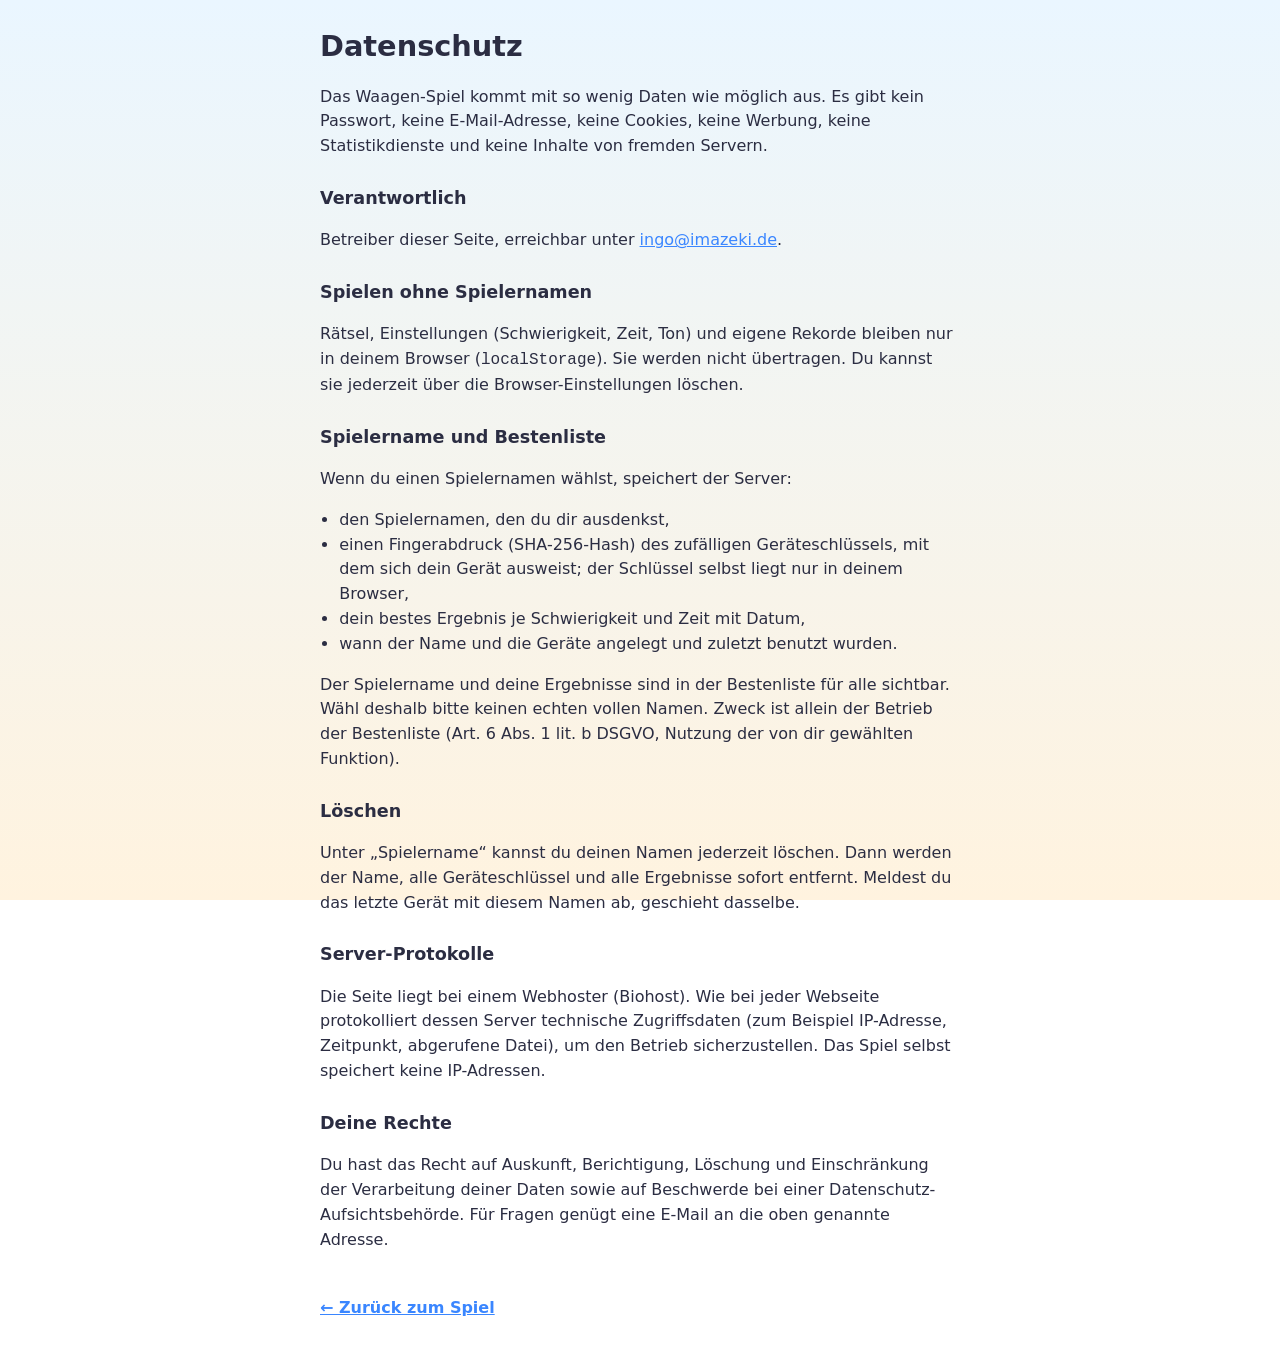
==== web/datenschutz.html @ 65c4c191 "Spielernamen ohne Passwort und Top-10-Bestenliste (Schritt 1) Spielername plus zufaelliger Geraetesc" ====
<!DOCTYPE html>
<html lang="de">
<head>
  <meta charset="utf-8">
  <meta name="viewport" content="width=device-width, initial-scale=1">
  <title>Datenschutz – Waagen-Spiel</title>
  <link rel="icon" href="icon.svg" type="image/svg+xml">
  <style>
    body { font: 16px/1.55 "Segoe UI", system-ui, -apple-system, Roboto, sans-serif; color: #2b2d42;
           background: linear-gradient(#eaf6ff, #fff3df) fixed; margin: 0; }
    main { max-width: 640px; margin: 0 auto; padding: 24px 18px 48px; }
    h1 { font-size: 1.8rem; margin: 0 0 12px; }
    h2 { font-size: 1.1rem; margin: 26px 0 6px; }
    ul { padding-left: 1.2em; }
    a { color: #3a86ff; }
    .back { display: inline-block; margin-top: 28px; font-weight: 700; }
  </style>
</head>
<body>
  <main>
    <h1>Datenschutz</h1>
    <p>Das Waagen-Spiel kommt mit so wenig Daten wie möglich aus. Es gibt kein
      Passwort, keine E-Mail-Adresse, keine Cookies, keine Werbung, keine
      Statistikdienste und keine Inhalte von fremden Servern.</p>

    <h2>Verantwortlich</h2>
    <p>Betreiber dieser Seite, erreichbar unter
      <a href="mailto:ingo@imazeki.de">ingo@imazeki.de</a>.</p>

    <h2>Spielen ohne Spielernamen</h2>
    <p>Rätsel, Einstellungen (Schwierigkeit, Zeit, Ton) und eigene Rekorde
      bleiben nur in deinem Browser (<code>localStorage</code>). Sie werden nicht
      übertragen. Du kannst sie jederzeit über die Browser-Einstellungen
      löschen.</p>

    <h2>Spielername und Bestenliste</h2>
    <p>Wenn du einen Spielernamen wählst, speichert der Server:</p>
    <ul>
      <li>den Spielernamen, den du dir ausdenkst,</li>
      <li>einen Fingerabdruck (SHA-256-Hash) des zufälligen Geräteschlüssels,
        mit dem sich dein Gerät ausweist; der Schlüssel selbst liegt nur in
        deinem Browser,</li>
      <li>dein bestes Ergebnis je Schwierigkeit und Zeit mit Datum,</li>
      <li>wann der Name und die Geräte angelegt und zuletzt benutzt wurden.</li>
    </ul>
    <p>Der Spielername und deine Ergebnisse sind in der Bestenliste für alle
      sichtbar. Wähl deshalb bitte keinen echten vollen Namen. Zweck ist allein
      der Betrieb der Bestenliste (Art. 6 Abs. 1 lit. b DSGVO, Nutzung der von
      dir gewählten Funktion).</p>

    <h2>Löschen</h2>
    <p>Unter „Spielername“ kannst du deinen Namen jederzeit löschen. Dann
      werden der Name, alle Geräteschlüssel und alle Ergebnisse sofort
      entfernt. Meldest du das letzte Gerät mit diesem Namen ab, geschieht
      dasselbe.</p>

    <h2>Server-Protokolle</h2>
    <p>Die Seite liegt bei einem Webhoster (Biohost). Wie bei jeder Webseite
      protokolliert dessen Server technische Zugriffsdaten (zum Beispiel
      IP-Adresse, Zeitpunkt, abgerufene Datei), um den Betrieb sicherzustellen.
      Das Spiel selbst speichert keine IP-Adressen.</p>

    <h2>Deine Rechte</h2>
    <p>Du hast das Recht auf Auskunft, Berichtigung, Löschung und
      Einschränkung der Verarbeitung deiner Daten sowie auf Beschwerde bei einer
      Datenschutz-Aufsichtsbehörde. Für Fragen genügt eine E-Mail an die oben
      genannte Adresse.</p>

    <a class="back" href="./">← Zurück zum Spiel</a>
  </main>
</body>
</html>
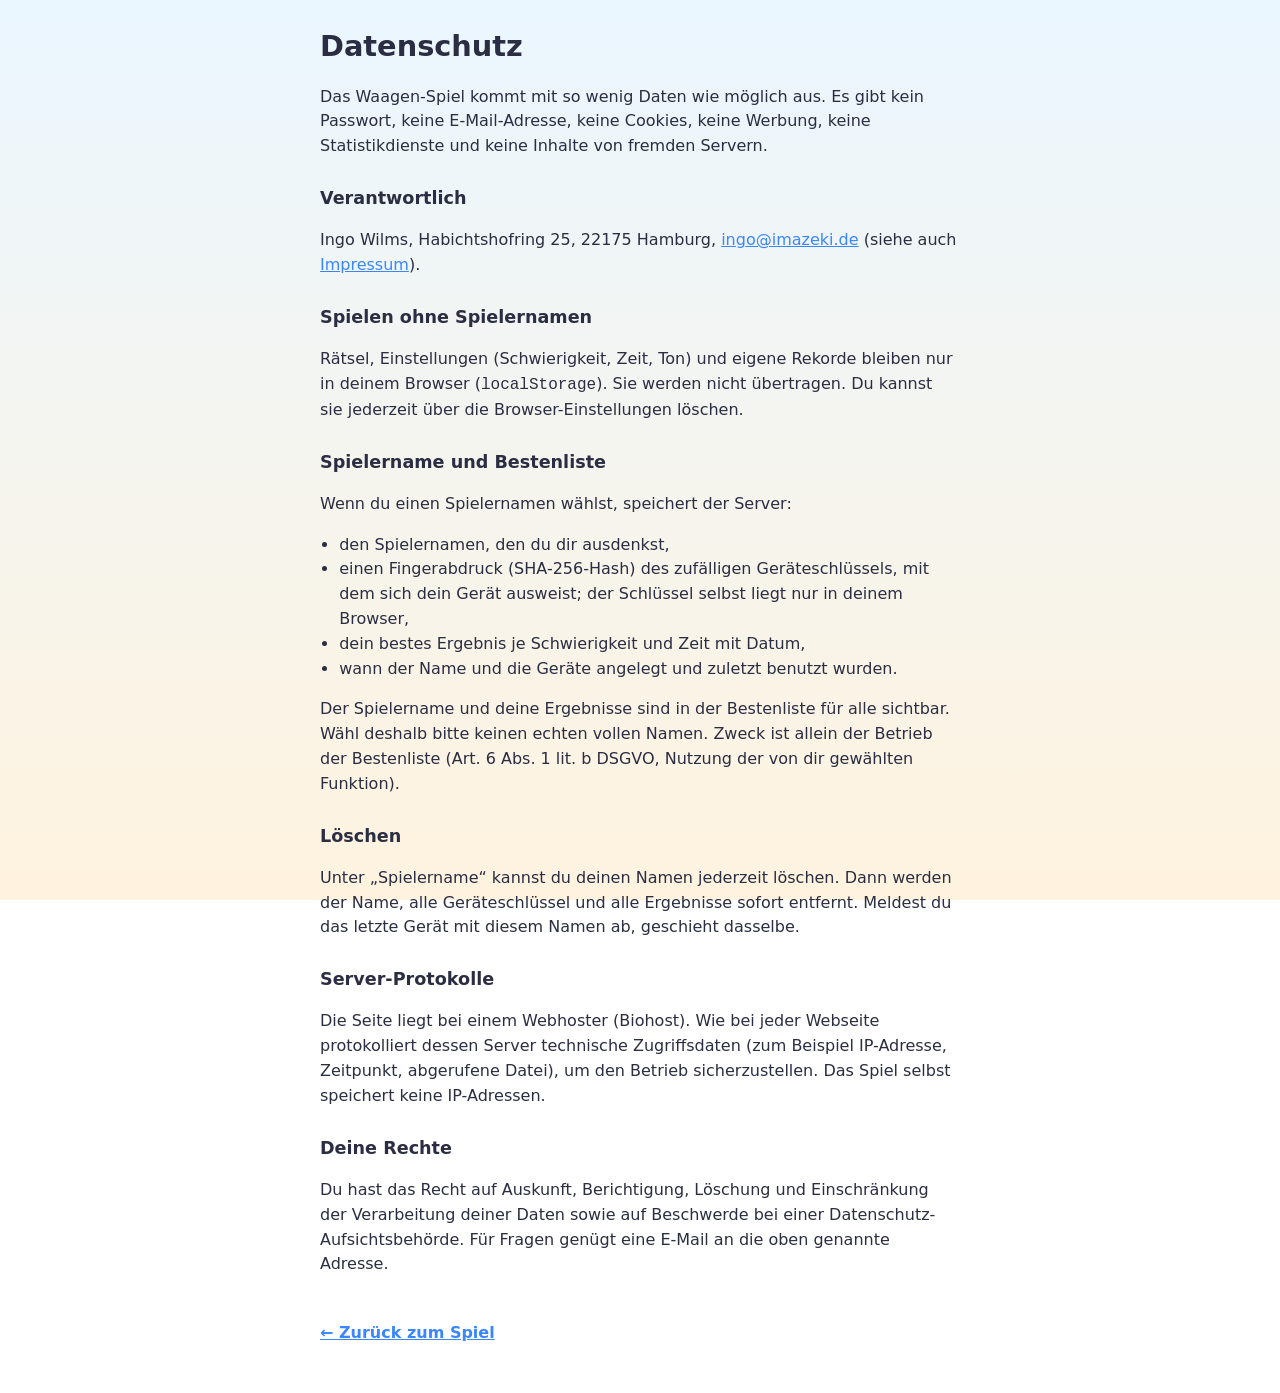
==== commit 6e5d8781: "Impressum und Verantwortlicher im Datenschutzhinweis Co-Authored-By: Claude Opus 5.5 <noreply@anthro" ====
--- a/web/datenschutz.html
+++ b/web/datenschutz.html
@@ -24,8 +24,9 @@
       Statistikdienste und keine Inhalte von fremden Servern.</p>
 
     <h2>Verantwortlich</h2>
-    <p>Betreiber dieser Seite, erreichbar unter
-      <a href="mailto:ingo@imazeki.de">ingo@imazeki.de</a>.</p>
+    <p>Ingo Wilms, Habichtshofring 25, 22175 Hamburg,
+      <a href="mailto:ingo@imazeki.de">ingo@imazeki.de</a>
+      (siehe auch <a href="impressum.html">Impressum</a>).</p>
 
     <h2>Spielen ohne Spielernamen</h2>
     <p>Rätsel, Einstellungen (Schwierigkeit, Zeit, Ton) und eigene Rekorde
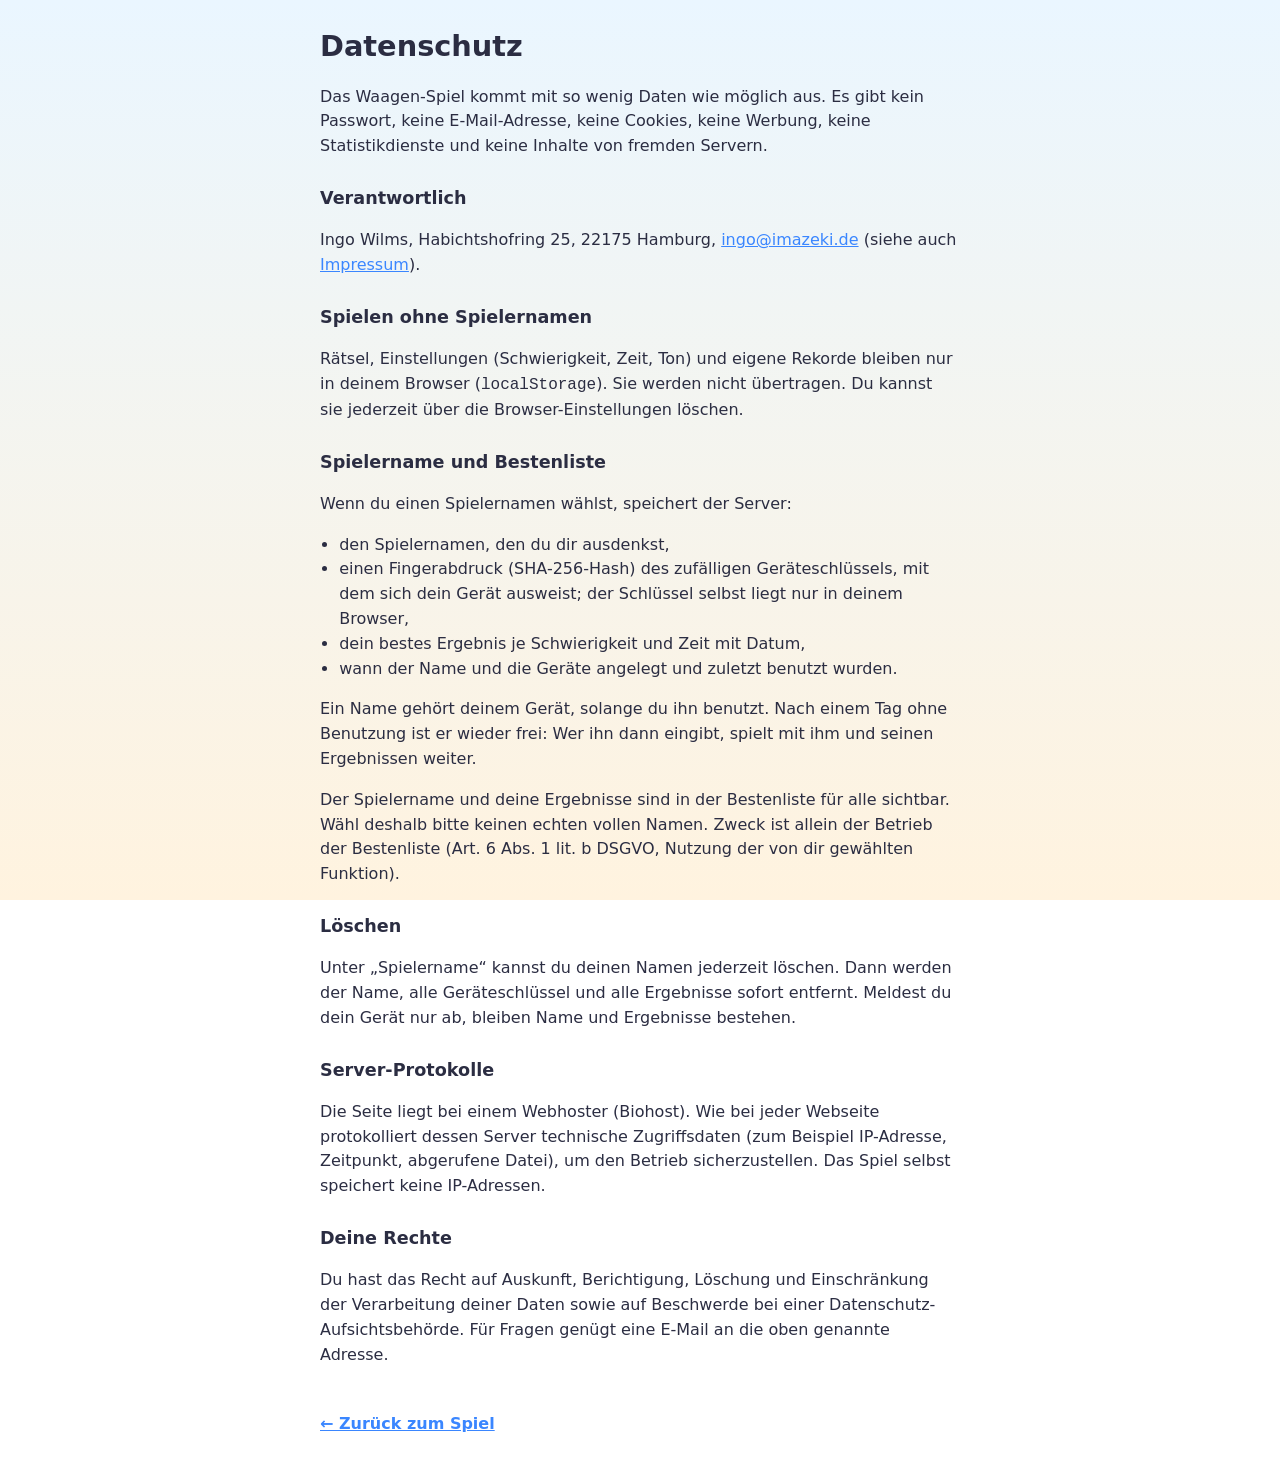
==== commit 82457cfe: "Spielername einen Tag gesperrt statt Uebertragungscode Ein Name gehoert dem Geraet, das ihn zuletzt " ====
--- a/web/datenschutz.html
+++ b/web/datenschutz.html
@@ -44,6 +44,9 @@
       <li>dein bestes Ergebnis je Schwierigkeit und Zeit mit Datum,</li>
       <li>wann der Name und die Geräte angelegt und zuletzt benutzt wurden.</li>
     </ul>
+    <p>Ein Name gehört deinem Gerät, solange du ihn benutzt. Nach einem Tag
+      ohne Benutzung ist er wieder frei: Wer ihn dann eingibt, spielt mit ihm
+      und seinen Ergebnissen weiter.</p>
     <p>Der Spielername und deine Ergebnisse sind in der Bestenliste für alle
       sichtbar. Wähl deshalb bitte keinen echten vollen Namen. Zweck ist allein
       der Betrieb der Bestenliste (Art. 6 Abs. 1 lit. b DSGVO, Nutzung der von
@@ -52,8 +55,8 @@
     <h2>Löschen</h2>
     <p>Unter „Spielername“ kannst du deinen Namen jederzeit löschen. Dann
       werden der Name, alle Geräteschlüssel und alle Ergebnisse sofort
-      entfernt. Meldest du das letzte Gerät mit diesem Namen ab, geschieht
-      dasselbe.</p>
+      entfernt. Meldest du dein Gerät nur ab, bleiben Name und Ergebnisse
+      bestehen.</p>
 
     <h2>Server-Protokolle</h2>
     <p>Die Seite liegt bei einem Webhoster (Biohost). Wie bei jeder Webseite
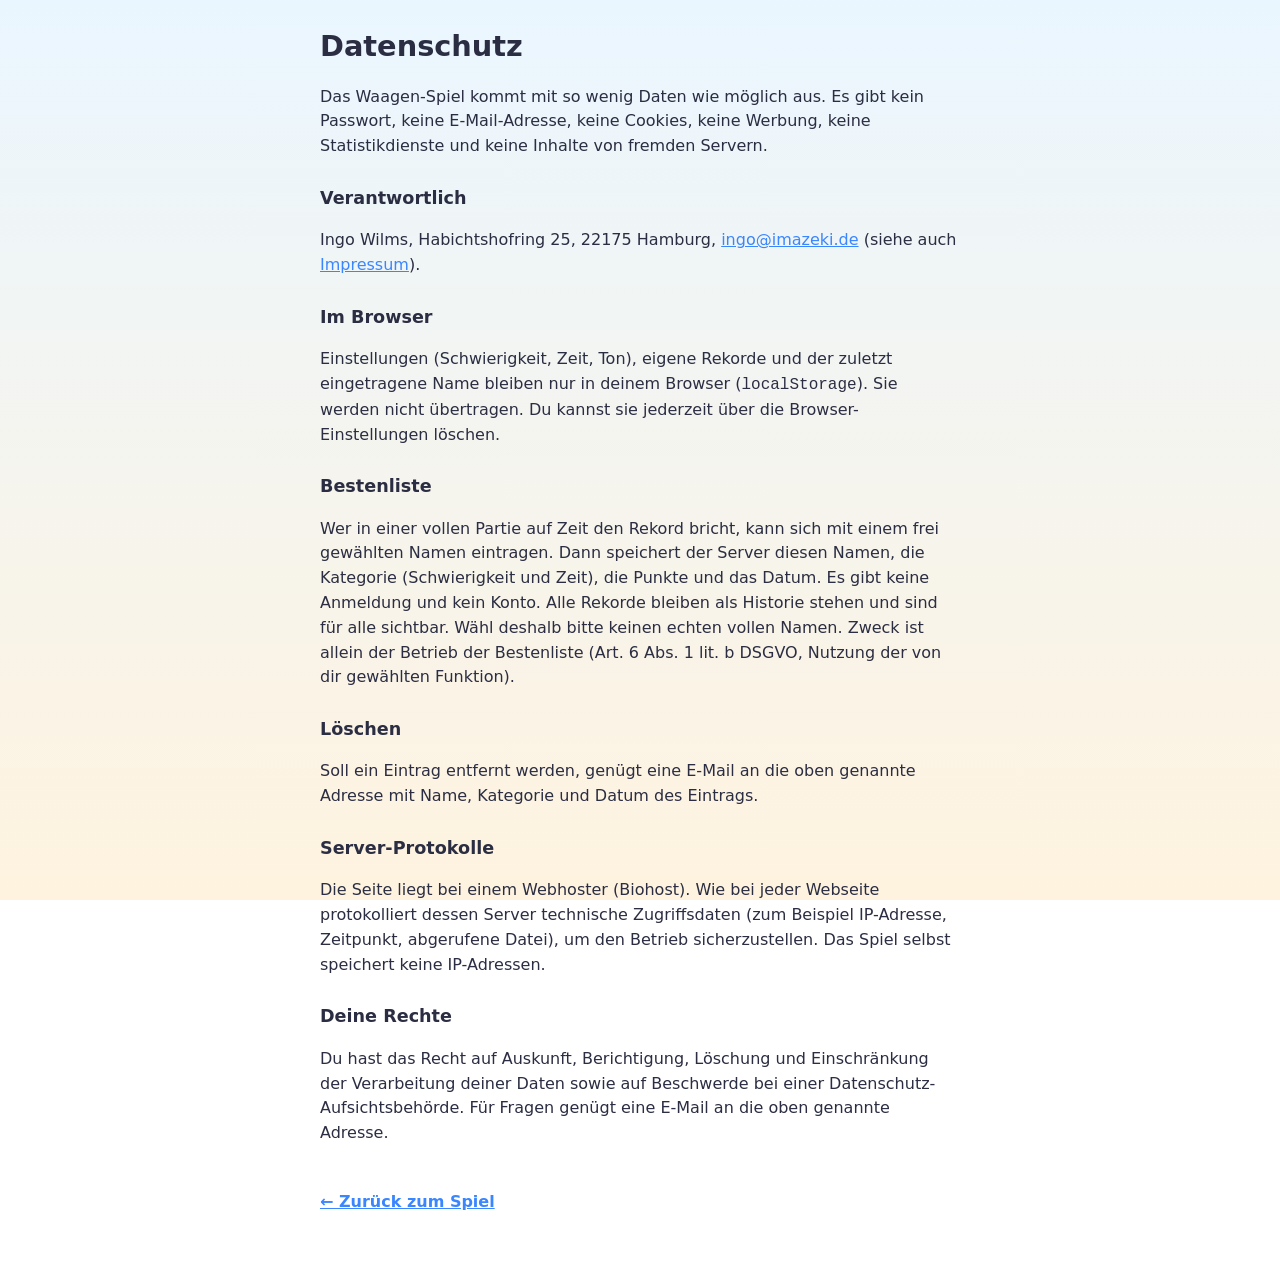
==== commit ec299633: "Bestenliste als Rekord-Historie mit freiem Namen, ohne Spielernamen Wer den Rekord einer Kategorie i" ====
--- a/web/datenschutz.html
+++ b/web/datenschutz.html
@@ -28,35 +28,24 @@
       <a href="mailto:ingo@imazeki.de">ingo@imazeki.de</a>
       (siehe auch <a href="impressum.html">Impressum</a>).</p>
 
-    <h2>Spielen ohne Spielernamen</h2>
-    <p>Rätsel, Einstellungen (Schwierigkeit, Zeit, Ton) und eigene Rekorde
-      bleiben nur in deinem Browser (<code>localStorage</code>). Sie werden nicht
-      übertragen. Du kannst sie jederzeit über die Browser-Einstellungen
-      löschen.</p>
+    <h2>Im Browser</h2>
+    <p>Einstellungen (Schwierigkeit, Zeit, Ton), eigene Rekorde und der zuletzt
+      eingetragene Name bleiben nur in deinem Browser (<code>localStorage</code>).
+      Sie werden nicht übertragen. Du kannst sie jederzeit über die
+      Browser-Einstellungen löschen.</p>
 
-    <h2>Spielername und Bestenliste</h2>
-    <p>Wenn du einen Spielernamen wählst, speichert der Server:</p>
-    <ul>
-      <li>den Spielernamen, den du dir ausdenkst,</li>
-      <li>einen Fingerabdruck (SHA-256-Hash) des zufälligen Geräteschlüssels,
-        mit dem sich dein Gerät ausweist; der Schlüssel selbst liegt nur in
-        deinem Browser,</li>
-      <li>dein bestes Ergebnis je Schwierigkeit und Zeit mit Datum,</li>
-      <li>wann der Name und die Geräte angelegt und zuletzt benutzt wurden.</li>
-    </ul>
-    <p>Ein Name gehört deinem Gerät, solange du ihn benutzt. Nach einem Tag
-      ohne Benutzung ist er wieder frei: Wer ihn dann eingibt, spielt mit ihm
-      und seinen Ergebnissen weiter.</p>
-    <p>Der Spielername und deine Ergebnisse sind in der Bestenliste für alle
-      sichtbar. Wähl deshalb bitte keinen echten vollen Namen. Zweck ist allein
-      der Betrieb der Bestenliste (Art. 6 Abs. 1 lit. b DSGVO, Nutzung der von
-      dir gewählten Funktion).</p>
+    <h2>Bestenliste</h2>
+    <p>Wer in einer vollen Partie auf Zeit den Rekord bricht, kann sich mit einem
+      frei gewählten Namen eintragen. Dann speichert der Server diesen Namen,
+      die Kategorie (Schwierigkeit und Zeit), die Punkte und das Datum. Es gibt
+      keine Anmeldung und kein Konto. Alle Rekorde bleiben als Historie
+      stehen und sind für alle sichtbar. Wähl deshalb bitte keinen echten
+      vollen Namen. Zweck ist allein der Betrieb der Bestenliste (Art. 6 Abs. 1
+      lit. b DSGVO, Nutzung der von dir gewählten Funktion).</p>
 
     <h2>Löschen</h2>
-    <p>Unter „Spielername“ kannst du deinen Namen jederzeit löschen. Dann
-      werden der Name, alle Geräteschlüssel und alle Ergebnisse sofort
-      entfernt. Meldest du dein Gerät nur ab, bleiben Name und Ergebnisse
-      bestehen.</p>
+    <p>Soll ein Eintrag entfernt werden, genügt eine E-Mail an die oben genannte
+      Adresse mit Name, Kategorie und Datum des Eintrags.</p>
 
     <h2>Server-Protokolle</h2>
     <p>Die Seite liegt bei einem Webhoster (Biohost). Wie bei jeder Webseite
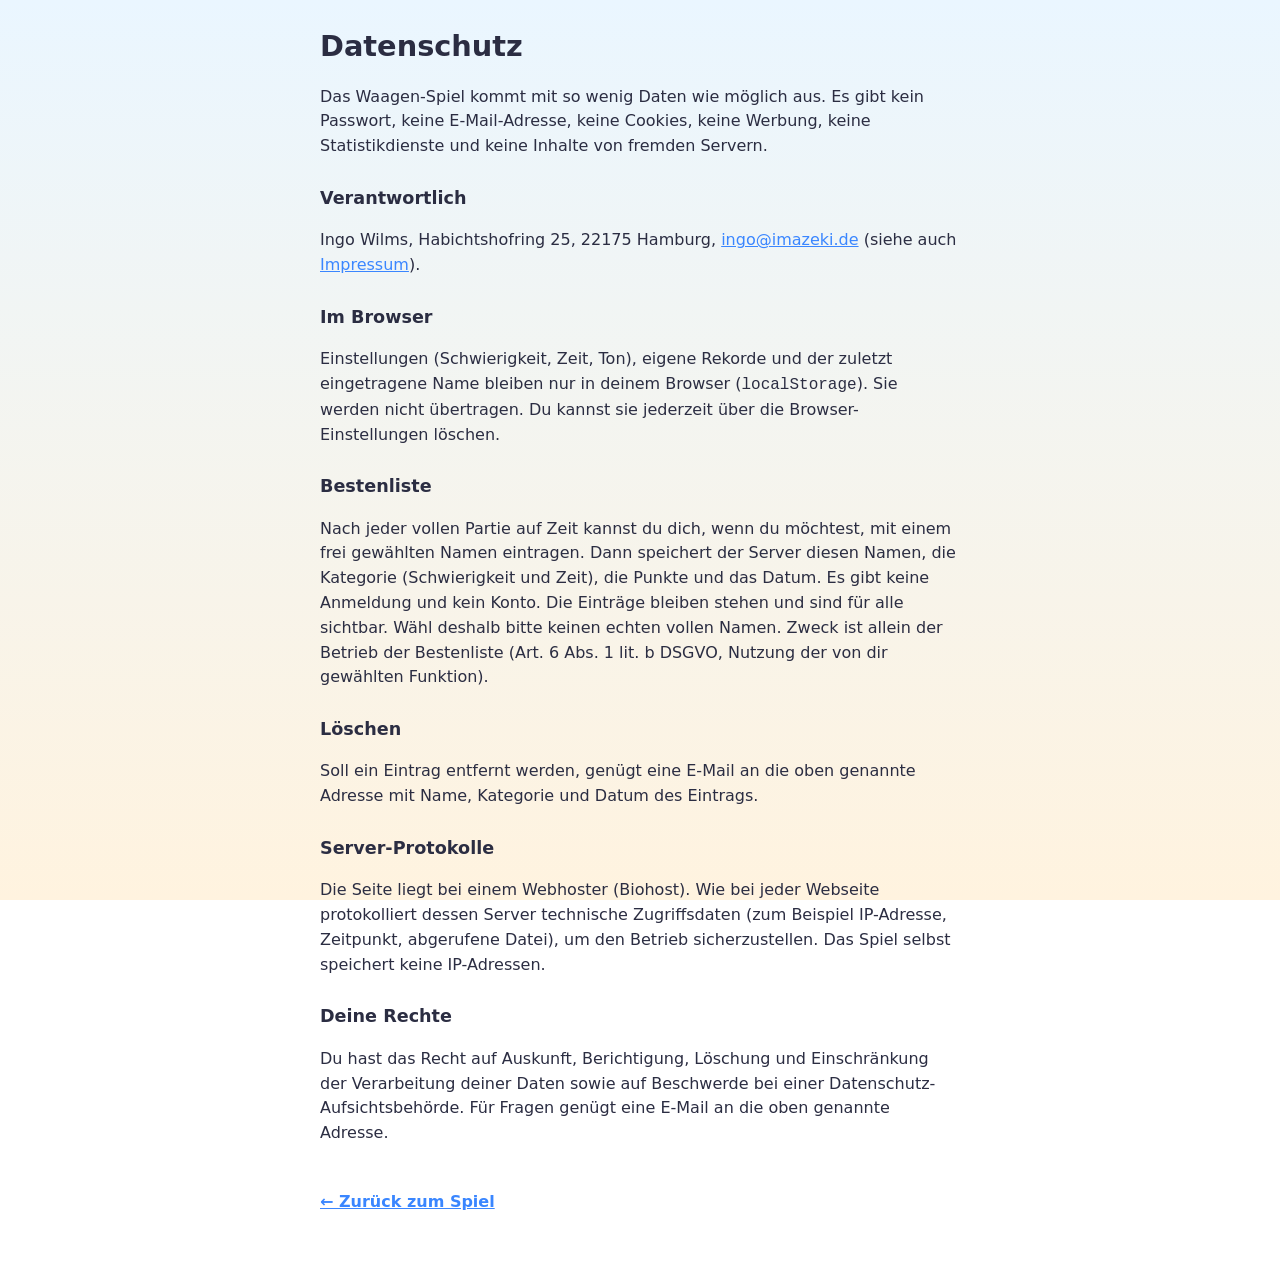
==== commit 8f284035: "Bestenliste: jeder darf sich nach einer vollen Partie eintragen Nicht mehr nur Rekorde: Nach jeder v" ====
--- a/web/datenschutz.html
+++ b/web/datenschutz.html
@@ -35,11 +35,11 @@
       Browser-Einstellungen löschen.</p>
 
     <h2>Bestenliste</h2>
-    <p>Wer in einer vollen Partie auf Zeit den Rekord bricht, kann sich mit einem
-      frei gewählten Namen eintragen. Dann speichert der Server diesen Namen,
-      die Kategorie (Schwierigkeit und Zeit), die Punkte und das Datum. Es gibt
-      keine Anmeldung und kein Konto. Alle Rekorde bleiben als Historie
-      stehen und sind für alle sichtbar. Wähl deshalb bitte keinen echten
+    <p>Nach jeder vollen Partie auf Zeit kannst du dich, wenn du möchtest, mit
+      einem frei gewählten Namen eintragen. Dann speichert der Server diesen
+      Namen, die Kategorie (Schwierigkeit und Zeit), die Punkte und das Datum.
+      Es gibt keine Anmeldung und kein Konto. Die Einträge bleiben stehen und
+      sind für alle sichtbar. Wähl deshalb bitte keinen echten
       vollen Namen. Zweck ist allein der Betrieb der Bestenliste (Art. 6 Abs. 1
       lit. b DSGVO, Nutzung der von dir gewählten Funktion).</p>
 
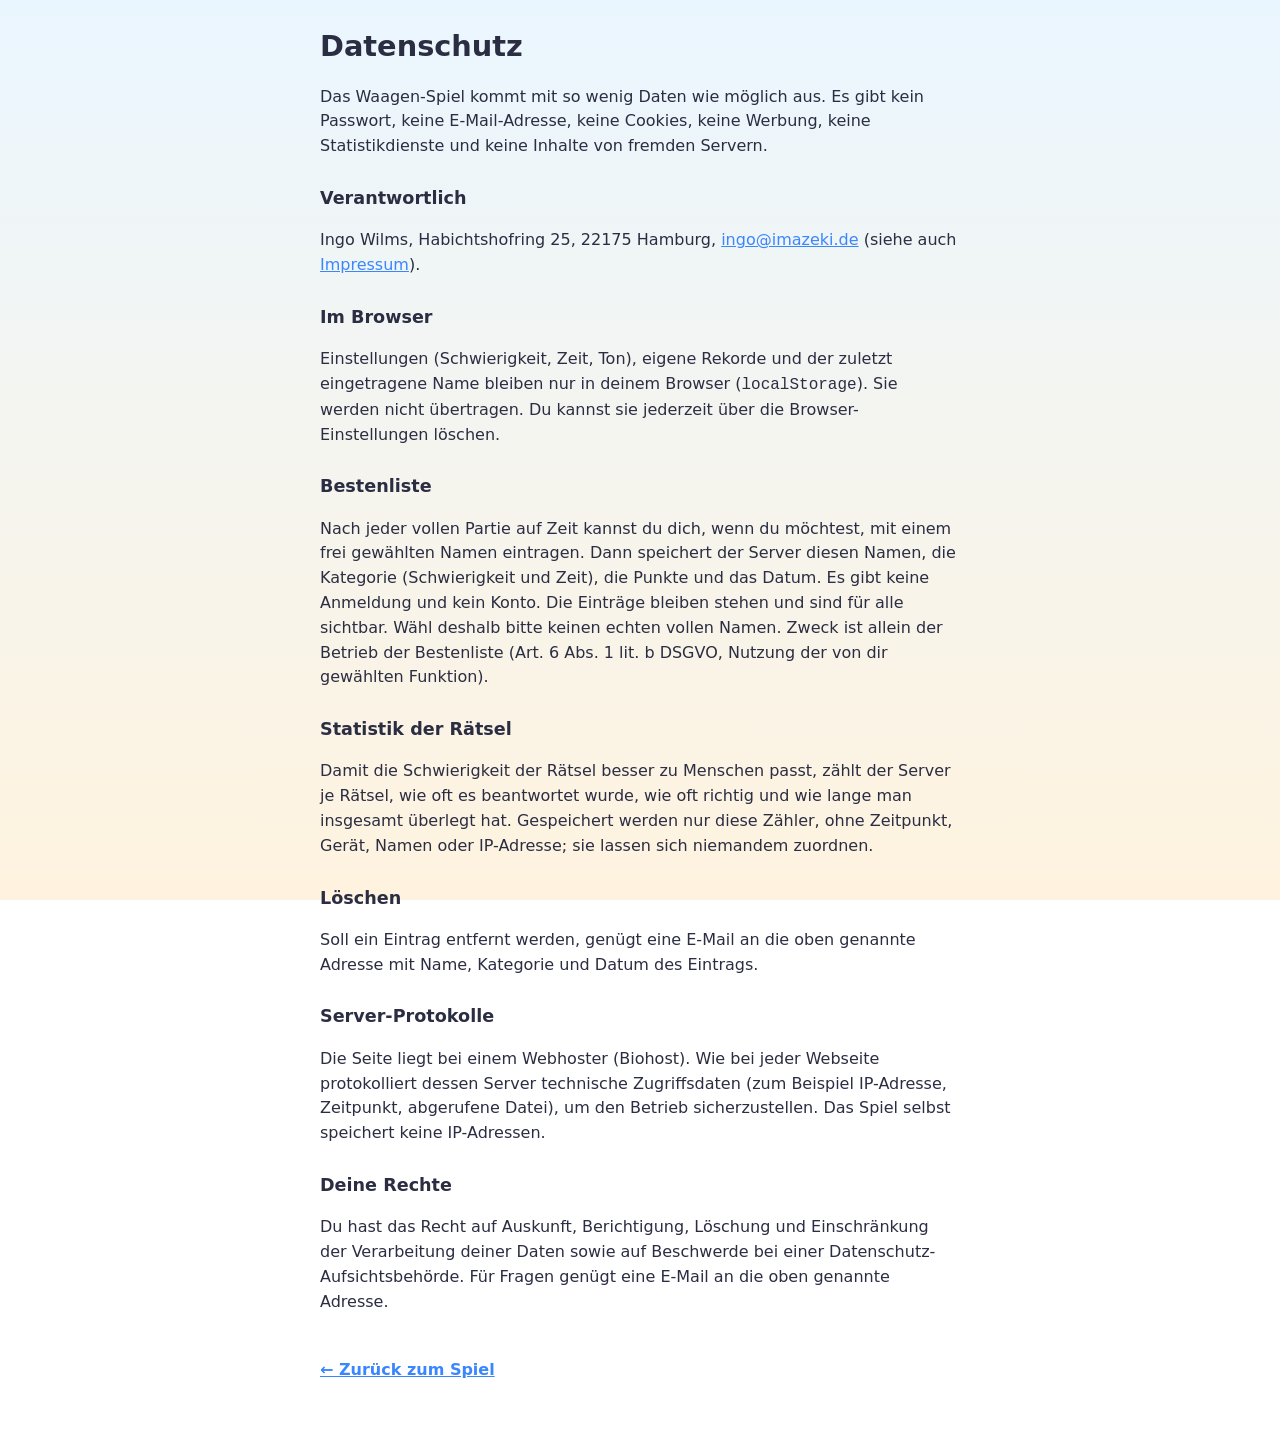
==== commit 6a0895d4: "Alle Raetsel aus der Datenbank, anonyme Statistik je Raetsel, Sicherung - webversion.py: feste id = " ====
--- a/web/datenschutz.html
+++ b/web/datenschutz.html
@@ -43,6 +43,13 @@
       vollen Namen. Zweck ist allein der Betrieb der Bestenliste (Art. 6 Abs. 1
       lit. b DSGVO, Nutzung der von dir gewählten Funktion).</p>
 
+    <h2>Statistik der Rätsel</h2>
+    <p>Damit die Schwierigkeit der Rätsel besser zu Menschen passt, zählt der
+      Server je Rätsel, wie oft es beantwortet wurde, wie oft richtig und wie
+      lange man insgesamt überlegt hat. Gespeichert werden nur diese Zähler,
+      ohne Zeitpunkt, Gerät, Namen oder IP-Adresse; sie lassen sich niemandem
+      zuordnen.</p>
+
     <h2>Löschen</h2>
     <p>Soll ein Eintrag entfernt werden, genügt eine E-Mail an die oben genannte
       Adresse mit Name, Kategorie und Datum des Eintrags.</p>
